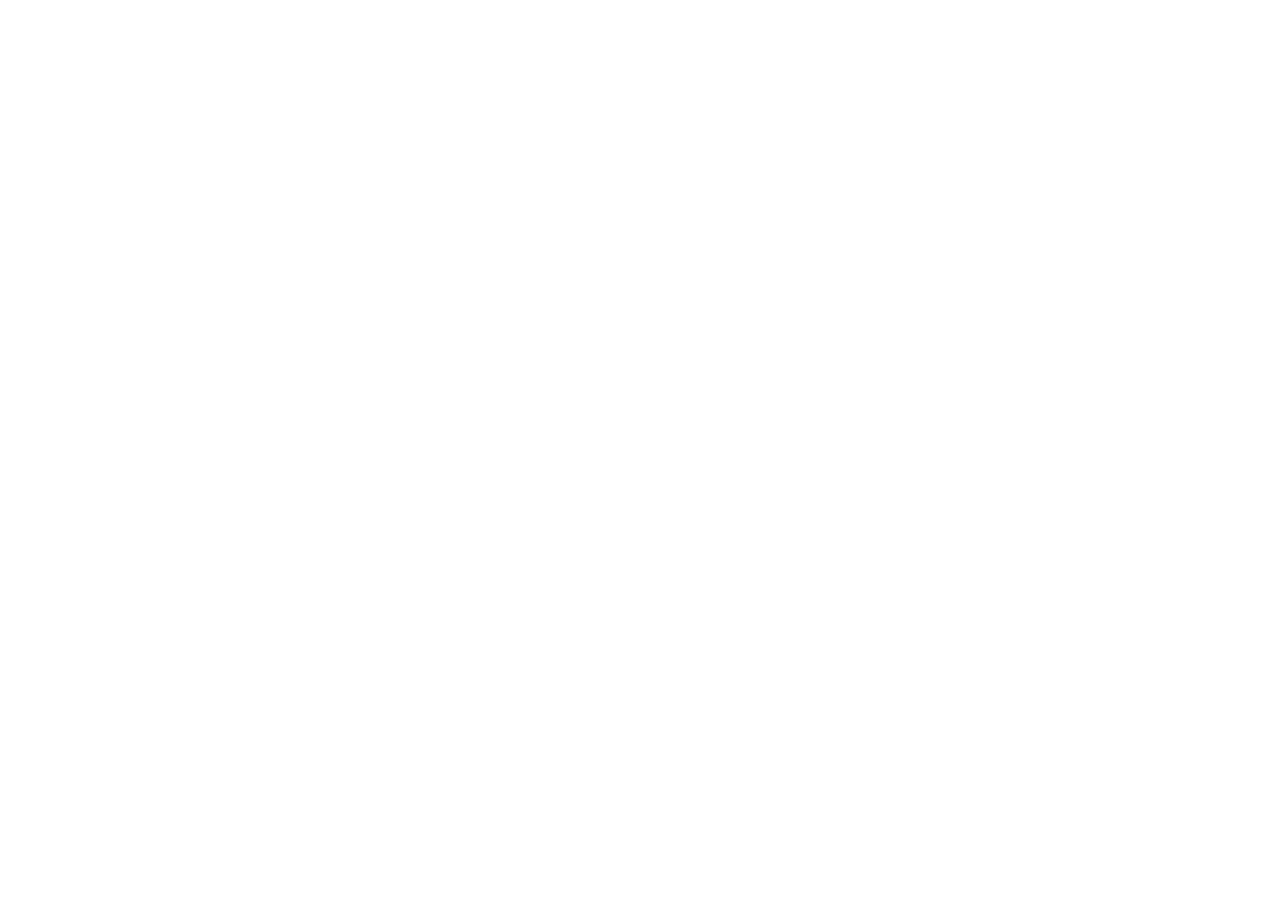
==== about.html @ 574ed894 "add navigation and created new html file" ====
<!DOCTYPE html>
<html>
<head>
	<meta charset="utf-8">
	<meta name="viewport" content="width=device-width, initial-scale=1">
	<title>Exam 1/t</title>
	<link rel="stylesheet" type="text/css" href="assets/css/style.css">
</head>


<body>

</body>
</html>
---- assets/css/style.css ----
@import "fonts.css";

*{
    margin: 0;
    padding: 0;
    box-sizing: border-box;
    font-family: "poppins";
}

a {
    text-decoration: none;
}
ul {
    list-style: none;
}
img {
    max-width: 100%;
}


.container {
    display: flex;
    flex-wrap: wrap;
    margin: auto;
    max-width: 1920px;
    width: 100%;
    border: 1px solid #00C9FF ;
    background-color: #C2C2C24D;
}
.north {
    max-width: 1642px;
    width: 100%;
    margin: auto;
    margin-top: 54px;
    margin-bottom: 55px;
}
.carlson {
    display: flex;
    justify-content: space-between;
    align-items: center;
}
.navbar-ul {
    display: flex;
    gap: 48px;
    color: #000000E5;
    align-items: center;
    font-size: 14px;
    letter-spacing: 0px;
    line-height: 21px;
    font-weight: regular;
}
button {
    background-color: #29B24E;;
    color: #FFFFFF;
    font-size: 14px;
    letter-spacing: 0px;
    line-height: 21px;
    padding-top:13px;
    padding-bottom: 13px;
    padding-left: 26px;
    padding-right: 26px;
    border-radius: 12px;
    border: none;
}
.lupa {
    display: none;
}

.sector {
    display: flex;
    flex-wrap: wrap-reverse;
    max-width: 1642px;
    width: 100%;
    margin: auto;
    gap: 20px;
}




.western {
    max-width: 395px;
    width: 100%;
    background-color: #F8F8F8;
    border: 1px solid #00C9FF;
    border-radius: 24px;
    padding: 32px 32px;
}
.place {
    margin-bottom: 16px;
    font-weight: medium;
}
.proper {
    margin-bottom: 13px;
    font-weight: medium;
}
select {
    max-width: 331px;
    height: 48px;
    border: 1px solid #00C9FF;
    border-radius: 10px;
    margin-bottom: 32px;
    padding-left: 18px;
}
.form-row, .radio{
    display: flex;
    flex-direction: column;
    gap: 10px;
}
.prrange {
    margin-top: 39px;
    margin-bottom: 13px;
    font-weight: medium;
}
.eastern {
    max-width: 1227px;
    width: 100%;
    margin: auto;
    position: relative;
    margin-top: 0px;
    margin-bottom: 0px;
}
.citizen {
    height: 100%;
}
.mincitizen {
    height: 100%;
    display: none;
}
.eastern h1 {
    position: absolute;
    top: 10%;
    left: 50%;
    right: -11%;
    transform: translate(-50%, -50%);
    font-size: 48px;
    letter-spacing: 0px;
    line-height: 72px;
    font-weight: semibold;
}
.eastern h4 {
    position: absolute;
    top: 17%;
    left: 35%;
    font-size: 16px;
    letter-spacing: 0px;
    line-height: 24px;
    font-weight: regular;
}
.searcher {
    position: absolute;
    top: 25%;
    left: 36%;
    width: 324px;
}
.form-search input {
    width: 100%;
    height: 48px;
    border: 1px solid #00C9FF;
    border-radius: 10px;
    padding-left: 24px;
}

.sectorium {
    max-width: 1642px;
    width: 100%;
    margin: auto;
}
.trendiol {
    margin-top: 32px;
    margin-bottom: 20px;
}
.stend {
/*    border: 1px solid #00C9FF ;*/
    background-color: #F8F8F8;
    border-radius: 24px;
    position: relative;
    max-width: 395px;
}
.parent {
    display: grid;
    grid-template-columns: 1fr 1fr 1fr 1fr;
    grid-auto-rows: minmax(303px, auto);
    grid-template-rows: 424px 424px;
    gap: 20px;
}
.tester {
    padding-right: 13px;
    display: flex;
    justify-content: flex-end;
    align-items: center;
    padding-right: 13px;
}

.tora {
    margin: auto;
    padding: 16px 16px;
}
.ctnamanga {
    margin-left: 20px;
}
.ctKajiado {
    margin-left: 20px;
    margin-top: 8px;
}
.price {
    margin-top: 15px;
    margin-bottom: 13px;
    margin-right: 10px;
    font-size: 24px;
    letter-spacing: 0px;
    line-height: 36px;
    color: #29B24E;

}
.lacon {
    max-width: 375px;
    padding-left: 20px;
    margin-top: 24px;
    margin-bottom: 24px;
}
.runner {
    display: flex;
    align-items: center;
    justify-content: flex-end;
    margin-right: 15px;
    margin-top: -235px;
}
.iframe {
    background-color: #FFFFFF;
    border-radius: 50%;
    padding: 11px 11px;
}
.describe {
    display: flex;
    gap: 63px;
    color: #000000;
    justify-content: space-between;
    align-items: center;
    font-size: 14px;
    letter-spacing: 0px;
    line-height: 21px;
}
.vip {
    background-color: #29B24E;
    border-radius: 15px;
    position: absolute;
    color: #FFFFFF;
    padding: 6px 11px;
    top: 28px;
    left: 28px;
}




.foot {
    max-width: 1920px;
    width: 100%;
    margin: auto;
    background-color: #29B24E;
    border-radius: 25px;
    margin-top: 120px;
}
.foot-top {
    max-width: 1642px;
    width: 100%;
    margin: auto;
}
.south {
    display: flex;
    justify-content: space-between;
    align-items: center;
    max-width: 1642px;
    width: 100%;
    margin-top: 32px;
    margin-bottom: 32px;
}
.navbar-end {
    display: flex;
    gap: 48px;
    color: #FFFFFF;
    align-items: center;
    font-size: 14px;
    letter-spacing: 0px;
    line-height: 21px;
}
.line {
    align-items: center;
    max-width: 1642px;
    width: 100%;
    color: #D0D0D0;
}
.foot-end {
    display: flex;
    justify-content: center;
    align-items: center;
    max-width: 1642px;
    width: 100%;
    margin-top: 32px;
    margin-bottom: 40px;
}
.mail {
    color: #FFFFFF;
}



.suburb {
    max-width: 1920px;
    margin: auto;
    width: 100%;
    background-color: #42f2f5;
    margin-top: 72px;
    display: none;
}







@media (max-width: 768px) {
    header nav {
        display: none;
    }


    .container {
        flex-wrap: wrap;
        margin: auto;
        max-width: 375px;
        width: 100%;
        margin: 0 auto;
        padding: 0;
        border: 1px solid #00C9FF
    }

    .carlson {
        display: flex;
        justify-content: space-between;
        align-items: center;
        padding-left: 20px;
        padding-right: 20px;
    }

    button {
        display: none;
    }

    .lupa {
        display: block;
        background-color: #FFFFFF;
        border-radius: 50%;
        padding: 13px 13px;
    }

    .sector {
        display: flex;
        flex-wrap: wrap-reverse;
        max-width: 375px;
        width: 100%;
        margin: auto;
        gap: 20px;
    }

    .eastern {
        max-width: 335px;
        width: 100%;
        margin: auto;
        position: relative;
        margin-top: 0px;
        margin-bottom: 0px;
    }

    .citizen {
        display: none;
    }

    .mincitizen {
        height: 100%;
    }

    .eastern h1 {
        position: absolute;
        top: 12%;
        left: 50%;
        right: -20%;
        transform: translate(-50%, -50%);
        font-size: 24px;
        letter-spacing: 0px;
        line-height: 36px;
        font-weight: semibold;
    }

    .eastern h4 {
        position: absolute;
        top: 25%;
        left: 7%;
        font-size: 14px;
        letter-spacing: 0px;
        line-height: 21px;
        font-weight: regular;
    }

    .searcher {
        display: none;
    }

    .western {
        max-width: 375px;
        width: 100%;
        background-color: #F8F8F8;
        border: 1px solid #00C9FF;
        border-radius: 24px;
        padding: 24px 20px;
    }

    .parent {
        display: grid;
        grid-template-columns: 1fr;
        grid-auto-rows: minmax(424px, auto);
        grid-template-rows: 424px;
        gap: 20px;
    }

    .lacon {
        max-width: 335px;
        padding-left: 20px;
        margin-top: 24px;
        margin-bottom: 26px;
    }

    .describe {
        display: flex;
        gap: 50px;
        color: #000000;
        justify-content: space-between;
        align-items: center;
        font-size: 12px;
        letter-spacing: 0px;
        line-height: 18px;
    }

    .supp {
        display: none;
    }

    .foot-top {
        max-width: 375px;
        width: 100%;
        margin: auto;
        padding-left: 20px;
        padding-right: 20px;
    }

    .south {
        display: flex;
        justify-content: space-between;
        align-items: center;
        max-width: 375px;
        width: 100%;
        margin-top: 40px;
        margin-bottom: 40px;
    }

    .navbar-end {
        display: flex;
        flex-direction: column;
        gap: 16px;
        color: #FFFFFF;
        align-items: center;
        font-size: 16px;
        letter-spacing: 0px;
        line-height: 24px;
    }



    .suburb {
        display: block;
        max-width: 375px;
        margin: auto;
        width: 100%;
        background-color: #FFFFFF;
        margin-top: 72px;
    }

    .submarine {
        max-width: 375px;
        width: 100%;
        margin: auto;
        display: flex;
        align-items: center;
        justify-content: center;
        background-color: #F2F2F2;
    }

    .nelson {
        max-width: 375px;
        width: 100%;
        display: flex;
        gap: 15px;
        align-items: center;
        justify-content: space-between;
        padding-right: 20px;
        padding-left: 20px;
        background-color: #f5428d;
        border-radius: 24px 24px 0 0;
        background-color: #FFFFFF;
    }

    .nelson div {
        display: flex;
        flex-direction: column;
        align-items: center;
        justify-content: center;
    }

    .seller img {
        background-color: #29B24E;
        padding: 17px;
        border-radius: 12px;
        margin-bottom: 5px;
    }


}
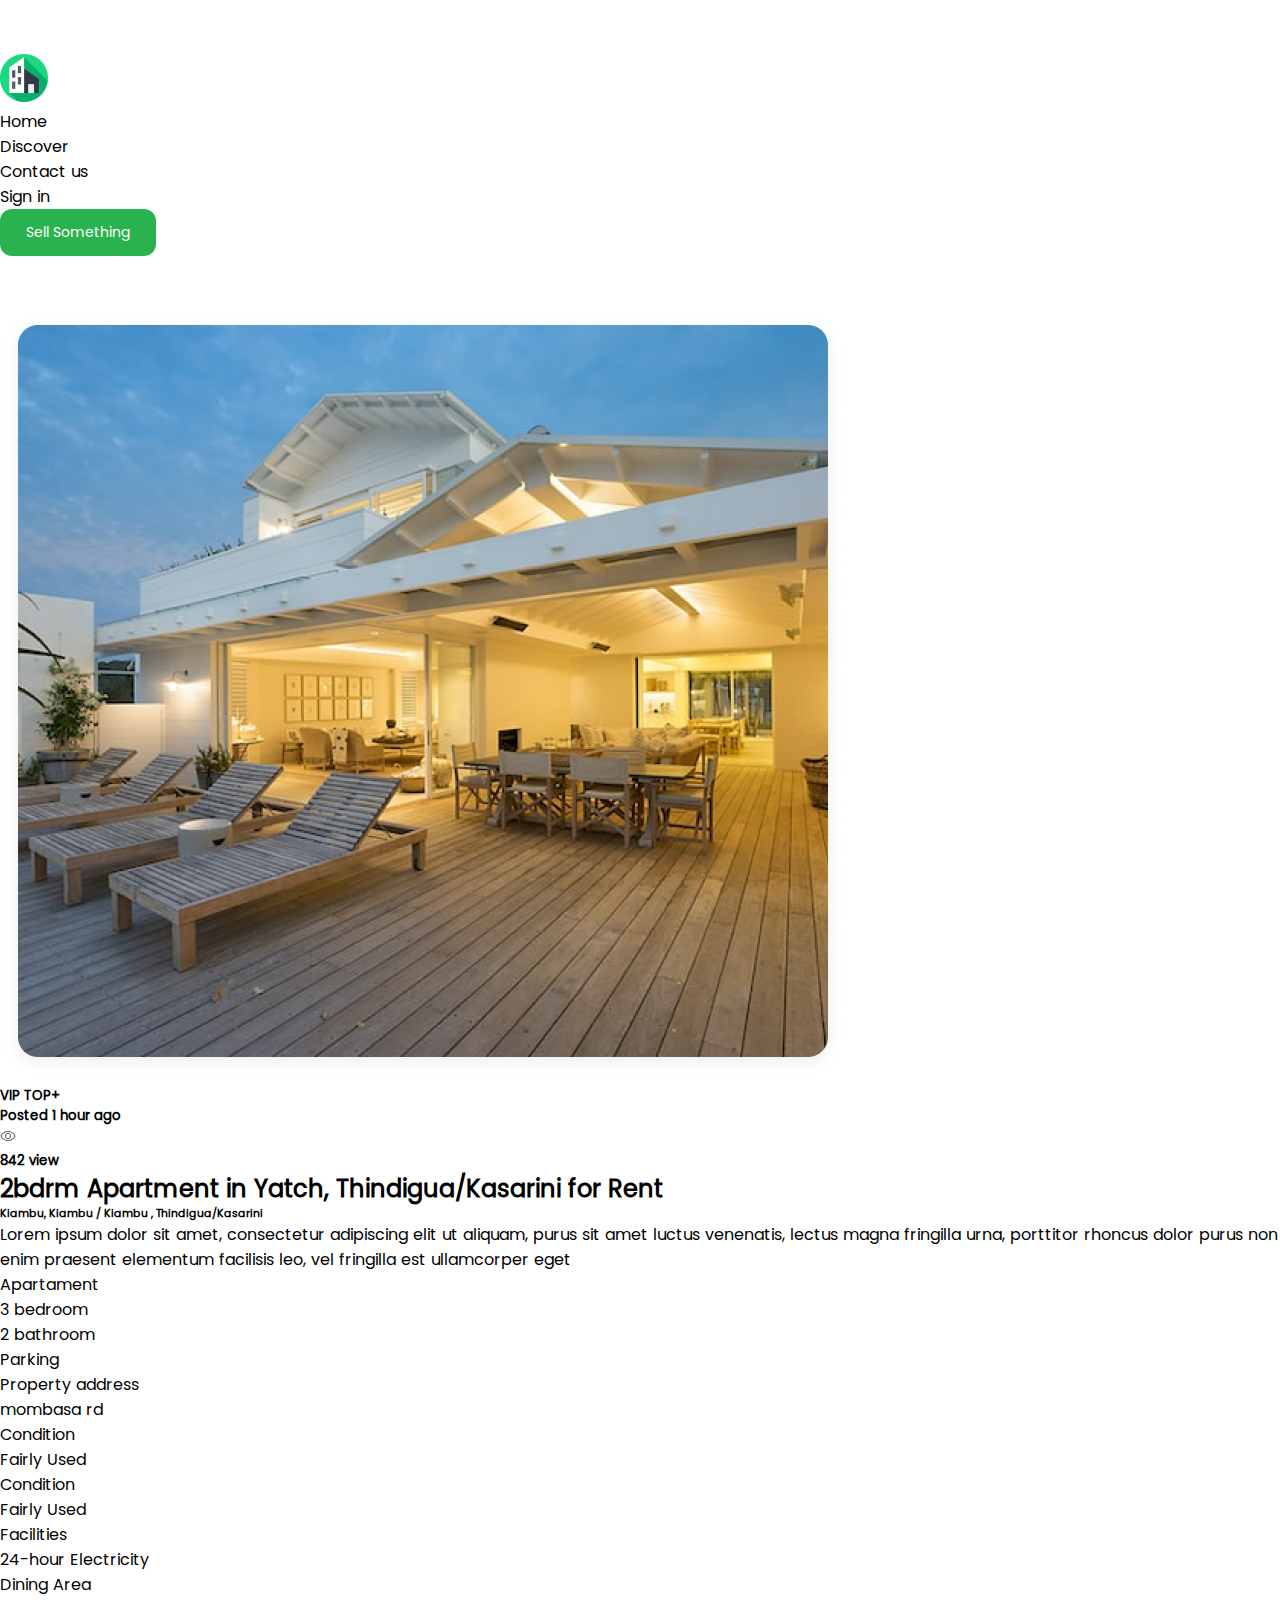
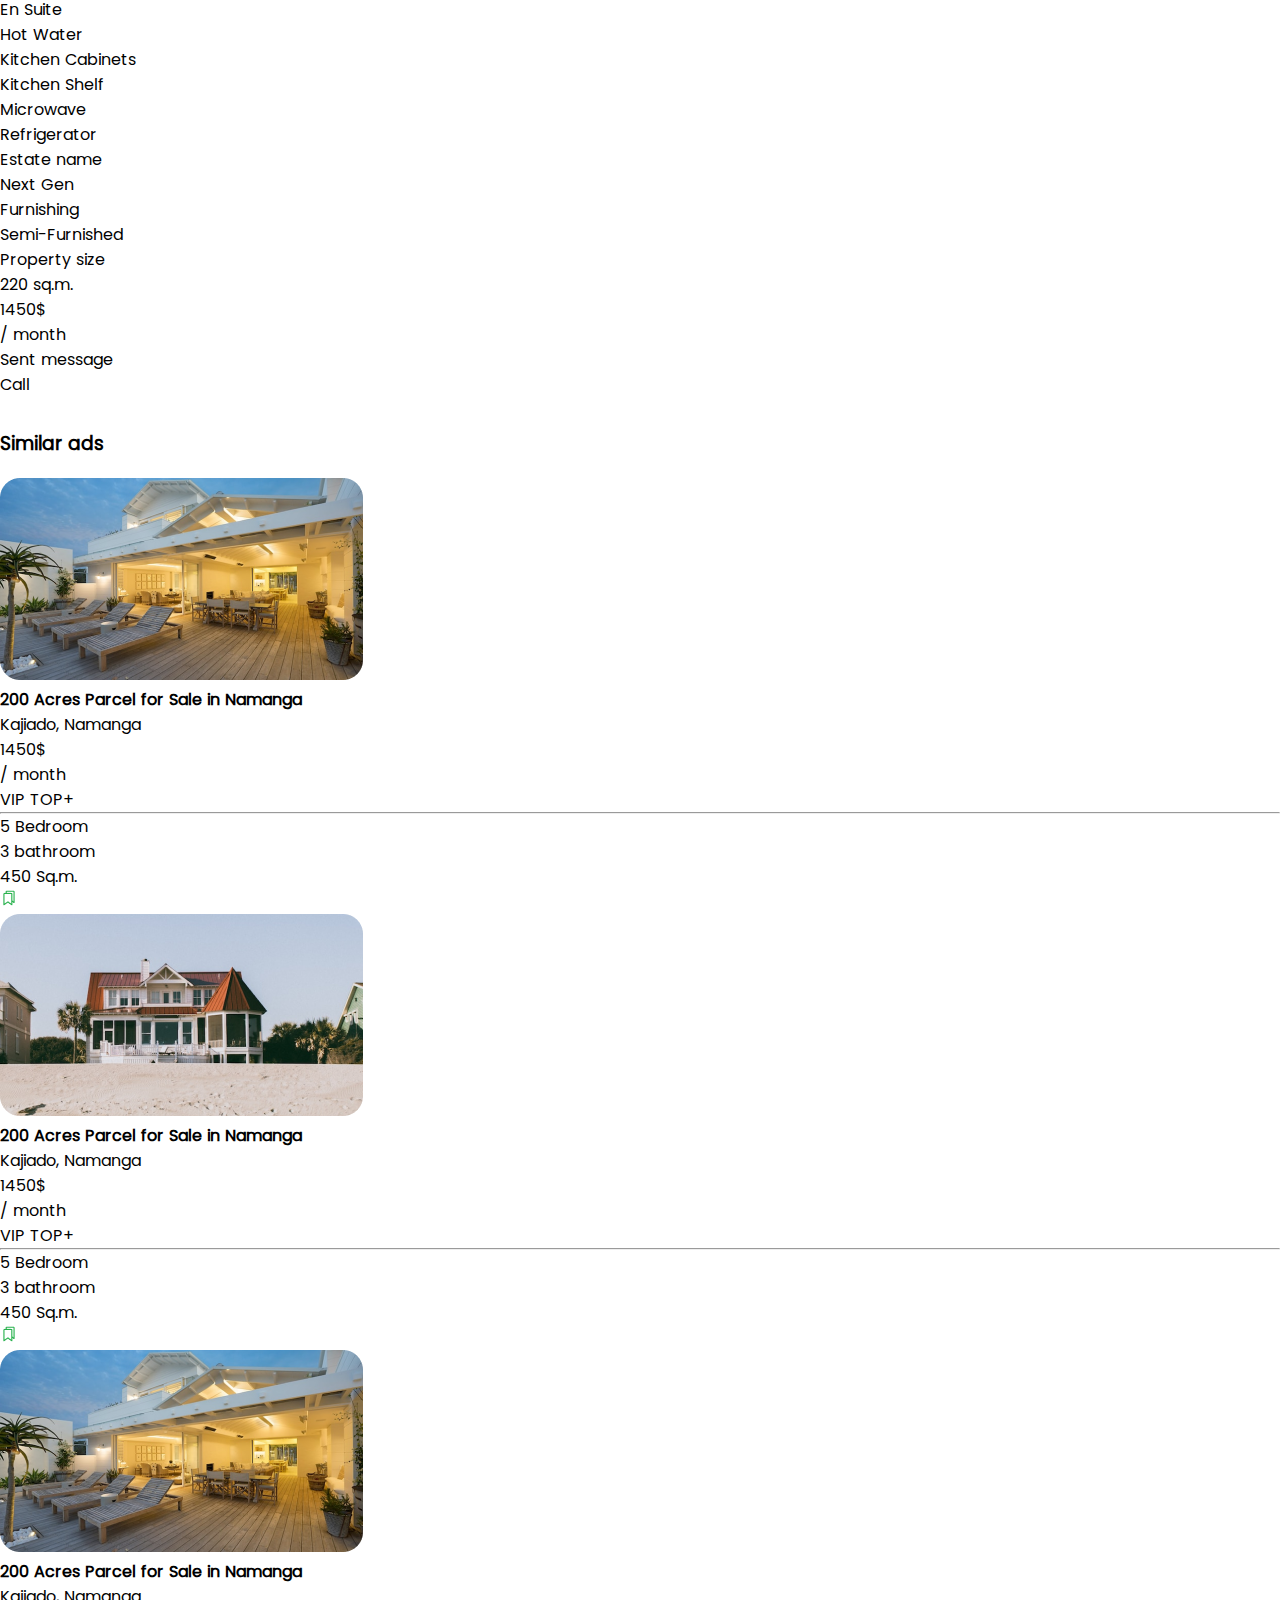
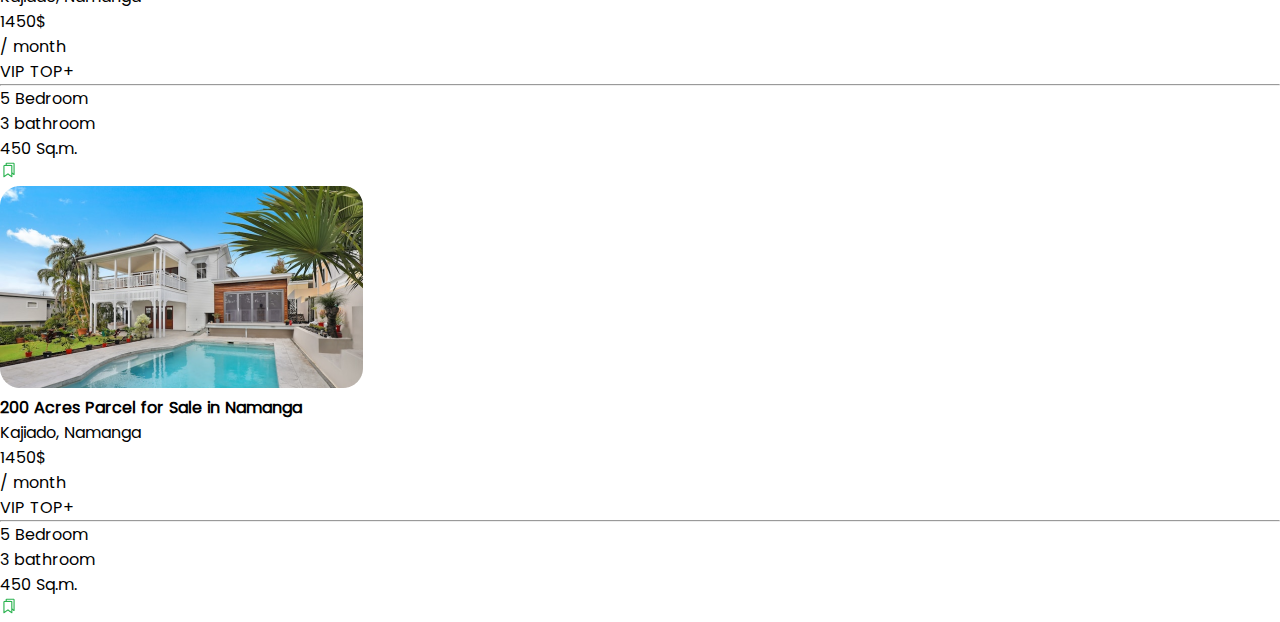
==== commit 62feb365: "add about html header and section" ====
--- a/about.html
+++ b/about.html
@@ -9,6 +9,204 @@
 
 
 <body>
+	<div class="about-container">
+		<div class="north">
+			<header class="about-head">
+				<div class="about-carlson">
+					<img src="assets/images/apartment (1) 1.png" alt="hs logo">
+					<nav class="about-topnav">
+						<ul class="about-navbar-ul">
+							<li>Home</li>
+							<li>Discover</li>
+							<li>Contact us</li>
+							<li>Sign in</li>
+						</ul>
+					</nav>
+					<button type="submit">Sell Something</button>
+					
+				</div>
+				
+			</header>
+		</div>
+
+		<section class="about-sector">
+			<div class="about-western">
+				<img src="assets/images/Rectangle 43111.png" alt="apartment">
+			</div>
+
+			<div class="about-eastern">
+				<div class="westeros">
+
+					<div class="stark">
+						<h5>VIP TOP+</h5>
+						<h5>Posted 1 hour ago</h5>
+						<div>
+							<img src="assets/images/Frame35.png">
+							<h5>842 view</h5>
+						</div>
+					</div>
+
+					<div class="targars">
+						<h2>2bdrm Apartment in Yatch, Thindigua/Kasarini for Rent</h2>
+						<h6>Kiambu, Kiambu / Kiambu , Thindigua/Kasarini</h6>
+						<p>
+							Lorem ipsum dolor sit amet, consectetur adipiscing elit ut aliquam, purus sit amet luctus venenatis, lectus magna fringilla urna, porttitor rhoncus dolor purus non enim praesent elementum facilisis leo, vel fringilla est ullamcorper eget
+						</p>
+					</div>
+
+					<div class="barat">
+						<ul>
+							<li>Apartament</li>
+							<li>3 bedroom</li>
+							<li>2 bathroom</li>
+							<li>Parking</li>
+						</ul>
+					</div>
+
+					<div class="lanict">
+						<ul>
+							<li>Property address</li>
+							<li>mombasa rd</li>
+							<li>Condition</li>
+							<li>Fairly Used</li>
+							<li>Condition</li>
+							<li>Fairly Used</li>
+						</ul>
+						<ul>
+							<li>Facilities</li>
+							<li>24-hour Electricity</li>
+							<li>Dining Area</li>
+							<li>En Suite</li>
+							<li>Hot Water</li>
+							<li>Kitchen Cabinets</li>
+							<li>Kitchen Shelf</li>
+							<li>Microwave</li>
+							<li>Refrigerator</li>
+						</ul>
+						<ul>
+							<li>Estate name</li>
+							<li>Next Gen</li>
+							<li>Furnishing</li>
+							<li>Semi-Furnished</li>
+							<li>Property size</li>
+							<li>220 sq.m.</li>
+						</ul>
+					</div>
+
+					<div class="memphs">
+						<div class="money-cash">
+							<p class="expansive">1450$</p>
+							<p>/ month</p>
+						</div>
+						<div>
+							<p>Sent message</p>
+						</div>
+						<div>
+							<p>Call</p>
+						</div>
+					</div>
+
+				</div>	
+			</div>
+		</section>
+
+		<section class="sectorium">
+			<div>
+				<div>
+					<h3 class="trendiol">Similar ads</h3>
+				</div>
+				<div class="about-parent">
+					<article class="about-stend">
+						<img class="about-tora" src="assets/images/Rectangle 431.png" alt="pool">
+						<h4 class="about-ctnamanga">200 Acres Parcel for Sale in Namanga</h4>
+						<p class="about-ctKajiado">Kajiado, Namanga</p>
+						<div class="about-tester">
+							<p class="about-price">1450$</p>
+							<p>/ month</p>
+						</div>
+						<p class="about-vip">VIP TOP+</p>
+						<hr>
+						<div class="about-lacon">
+							<ul class="about-describe">
+								<li>5 Bedroom</li>
+								<li>3 bathroom</li>
+								<li>450 Sq.m.</li>
+							</ul>
+						</div>
+						<div class="about-runner">
+							<img class="about-iframe" src="assets/images/Frame.png">
+						</div>
+					</article>
+					<article class="about-stend">
+						<img class="about-tora" src="assets/images/Rectangle 425.png" alt="pool">
+						<h4 class="about-ctnamanga">200 Acres Parcel for Sale in Namanga</h4>
+						<p class="about-ctKajiado">Kajiado, Namanga</p>
+						<div class="about-tester">
+							<p class="about-price">1450$</p>
+							<p>/ month</p>
+						</div>
+						<p class="about-vip">VIP TOP+</p>
+						<hr>
+						<div class="about-lacon">
+							<ul class="about-describe">
+								<li>5 Bedroom</li>
+								<li>3 bathroom</li>
+								<li>450 Sq.m.</li>
+							</ul>
+						</div>
+						<div class="about-runner">
+							<img class="about-iframe" src="assets/images/Frame.png">
+						</div>
+					</article>
+					<article class="about-stend">
+						<img class="about-tora" src="assets/images/Rectangle 431.png" alt="pool">
+						<h4 class="about-ctnamanga">200 Acres Parcel for Sale in Namanga</h4>
+						<p class="about-ctKajiado">Kajiado, Namanga</p>
+						<div class="about-tester">
+							<p class="about-price">1450$</p>
+							<p>/ month</p>
+						</div>
+						<p class="about-vip">VIP TOP+</p>
+						<hr>
+						<div class="about-lacon">
+							<ul class="about-describe">
+								<li>5 Bedroom</li>
+								<li>3 bathroom</li>
+								<li>450 Sq.m.</li>
+							</ul>
+						</div>
+						<div class="about-runner">
+							<img class="about-iframe" src="assets/images/Frame.png">
+						</div>
+					</article>
+					<article class="about-stend">
+						<img class="about-tora" src="assets/images/Rectangle 541.png" alt="pool">
+						<h4 class="about-ctnamanga">200 Acres Parcel for Sale in Namanga</h4>
+						<p class="about-ctKajiado">Kajiado, Namanga</p>
+						<div class="about-tester">
+							<p class="about-price">1450$</p>
+							<p>/ month</p>
+						</div>
+						<p class="about-vip">VIP TOP+</p>
+						<hr>
+						<div class="about-lacon">
+							<ul class="about-describe">
+								<li>5 Bedroom</li>
+								<li>3 bathroom</li>
+								<li>450 Sq.m.</li>
+							</ul>
+						</div>
+						<div class="about-runner">
+							<img class="about-iframe" src="assets/images/Frame.png">
+						</div>
+					</article>
+				</div>
+			</div>
+		</section>
+		
+	</div>
 
 </body>
+
+
 </html>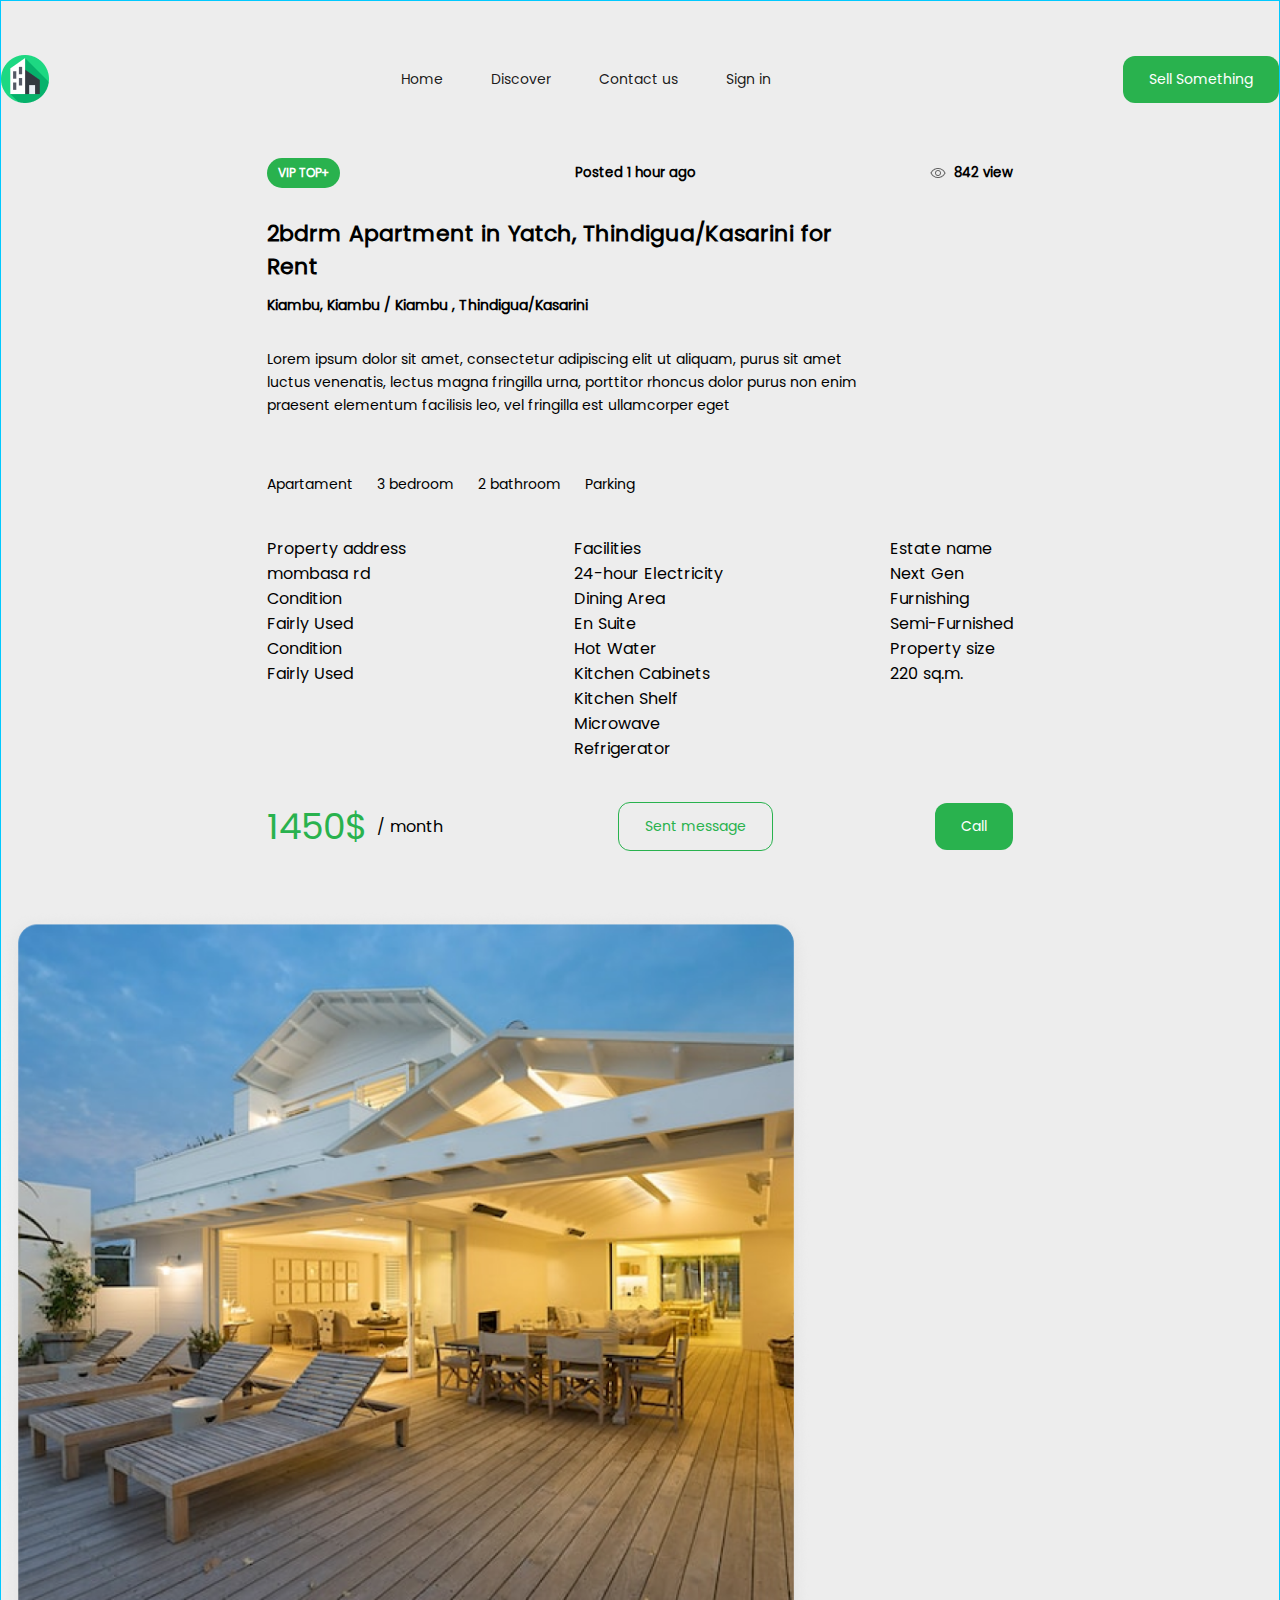
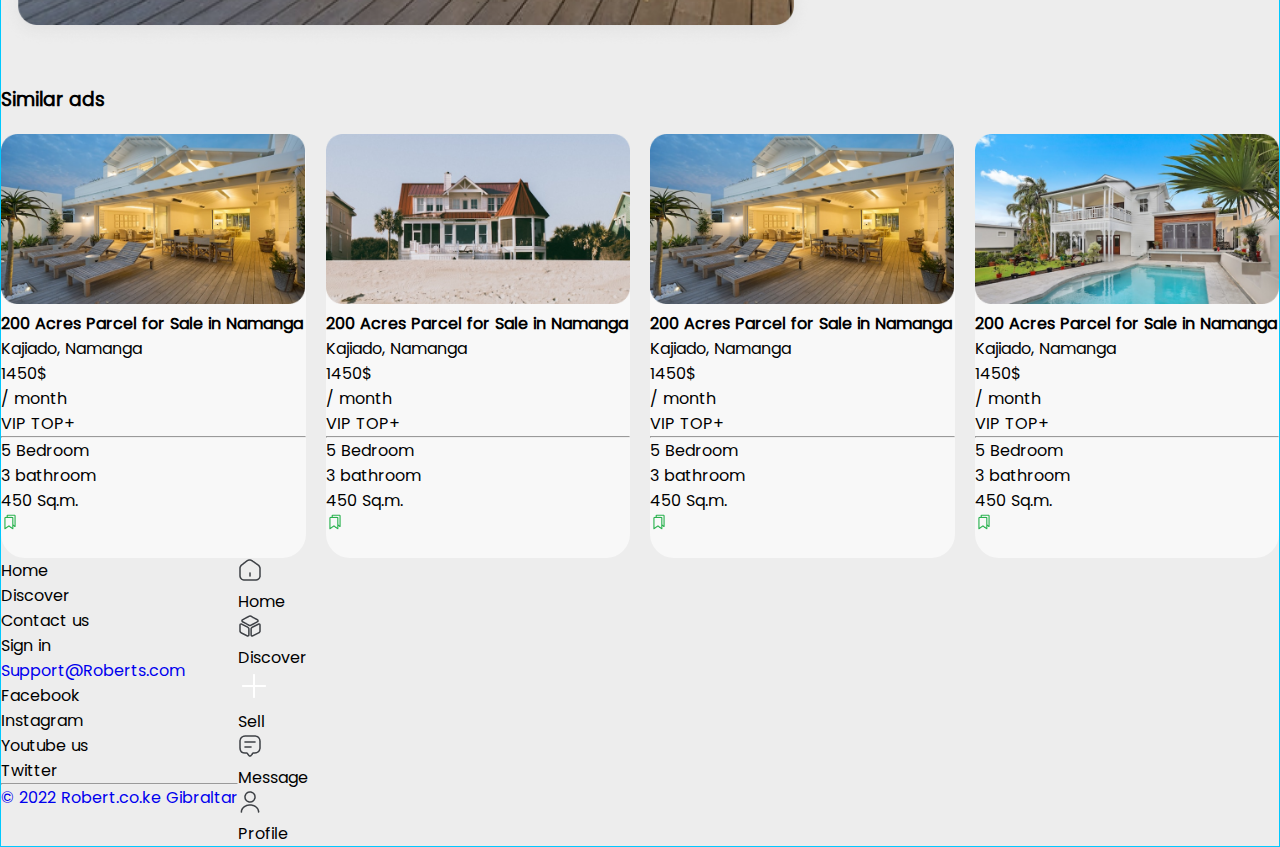
==== commit bc8f7c86: "add section's css styles" ====
--- a/about.html
+++ b/about.html
@@ -10,7 +10,7 @@
 
 <body>
 	<div class="about-container">
-		<div class="north">
+		<div class="about-north">
 			<header class="about-head">
 				<div class="about-carlson">
 					<img src="assets/images/apartment (1) 1.png" alt="hs logo">
@@ -38,9 +38,9 @@
 				<div class="westeros">
 
 					<div class="stark">
-						<h5>VIP TOP+</h5>
+						<h5 class="vpn">VIP TOP+</h5>
 						<h5>Posted 1 hour ago</h5>
-						<div>
+						<div class="watcher">
 							<img src="assets/images/Frame35.png">
 							<h5>842 view</h5>
 						</div>
@@ -55,7 +55,7 @@
 					</div>
 
 					<div class="barat">
-						<ul>
+						<ul class="br-ul">
 							<li>Apartament</li>
 							<li>3 bedroom</li>
 							<li>2 bathroom</li>
@@ -99,10 +99,10 @@
 							<p>/ month</p>
 						</div>
 						<div>
-							<p>Sent message</p>
+							<p class="cartage">Sent message</p>
 						</div>
 						<div>
-							<p>Call</p>
+							<p class="caller">Call</p>
 						</div>
 					</div>
 
@@ -203,6 +203,78 @@
 				</div>
 			</div>
 		</section>
+
+
+		<footer class="about-foot">
+			<div class="about-foot-top">
+				<div class="about-south">
+					<div>
+						<nav>
+							<ul class="about-navbar-end">
+								<li>Home</li>
+								<li>Discover</li>
+								<li>Contact us</li>
+								<li>Sign in</li>
+							</ul>
+						</nav>
+					</div>
+					<div class="about-supp">
+						<a class="about-mail" href="mailto:someone@yoursite.com">Support@Roberts.com</a>
+					</div>
+					<div>
+						<nav>
+							<ul class="about-navbar-end">
+								<li>Facebook</li>
+								<li>Instagram</li>
+								<li>Youtube us</li>
+								<li>Twitter</li>
+							</ul>
+						</nav>
+					</div>
+				</div>
+				<hr class="about-line">
+				<div class="about-foot-end">
+					<a class="about-mail" href="mailto:someone@yoursite.com">© 2022 Robert.co.ke Gibraltar</a>
+				</div>
+			</div>
+		</footer>
+
+		<div class="about-suburb">
+			<div class=about-submarine>
+				<nav class="about-nelson">
+					<div>
+						<img src="assets/images/home-2.png">
+						<ul>
+							<li>Home</li>
+						</ul>
+					</div>
+					<div>
+						<img src="assets/images/3dcube.png">
+						<ul>
+							<li>Discover</li>
+						</ul>
+					</div>
+					<div class="about-seller">
+						<img src="assets/images/Frame1.png">
+						<ul>
+							<li>Sell</li>
+						</ul>
+					</div>
+					<div>
+						<img src="assets/images/message-text.png">
+						<ul>
+							<li>Message</li>
+						</ul>
+					</div>
+					<div>
+						<img src="assets/images/user.png">
+						<ul>
+							<li>Profile</li>
+						</ul>
+					</div>
+				</nav>
+			</div>			
+		</div>
 		
 	</div>
 
--- a/assets/css/style.css
+++ b/assets/css/style.css
@@ -305,7 +305,6 @@
 }
 
 
-
 .suburb {
     max-width: 1920px;
     margin: auto;
@@ -313,6 +312,198 @@
     background-color: #42f2f5;
     margin-top: 72px;
     display: none;
+}
+
+
+
+.about-container {
+    display: flex;
+    flex-wrap: wrap;
+    margin: auto;
+    max-width: 1920px;
+    width: 100%;
+    border: 1px solid #00C9FF ;
+    background-color: #C2C2C24D;
+}
+
+.about-north {
+    max-width: 1640px;
+    width: 100%;
+    margin: auto;
+    margin-top: 54px;
+    margin-bottom: 55px;
+}
+
+.about-carlson {
+    display: flex;
+    justify-content: space-between;
+    align-items: center;
+}
+.about-navbar-ul {
+    display: flex;
+    gap: 48px;
+    color: #000000E5;
+    align-items: center;
+    font-size: 14px;
+    letter-spacing: 0px;
+    line-height: 21px;
+    font-weight: regular;
+}
+.watcher {
+    display: flex;
+    justify-content: space-between;
+    align-items: center;
+    gap: 8px;
+}
+.about-sector {
+    display: flex;
+    flex-wrap: wrap-reverse;
+    max-width: 1640px;
+    width: 100%;
+    margin: auto;
+    gap: 44px;
+}
+.about-western {
+    max-width: 810px;
+    width: 100%;
+}
+.about-eastern {
+    max-width: 786px;
+    width: 100%;
+    margin: auto;
+}
+.westeros {
+    max-width: 746px;
+    width: 100%;
+    margin: auto;
+}
+.stark {
+    display: flex;
+    justify-content: space-between;
+    align-items: center;
+}
+.targars {
+    max-width: 618px;
+    width: 100%;
+    margin-top: 29px;
+    margin-bottom: 40px;
+}
+.targars h2 {
+    font-size: 22px;
+    letter-spacing: 0px;
+    line-height: 33px;
+    margin-bottom: 12px;
+}
+.targars h6 {
+    font-size: 14px;
+    letter-spacing: 0px;
+    line-height: 21px;
+    margin-bottom: 32px;
+}
+.targars p {
+    font-size: 14px;
+    letter-spacing: 0px;
+    line-height: 23px;
+}
+.br-ul {
+    display: flex;
+    justify-content: flex-start;
+    gap: 24px;
+    padding-top: 16px;
+    padding-bottom: 16px;
+    margin-bottom: 24px;
+    font-size: 14px;
+    letter-spacing: 0px;
+    line-height: 23px;
+}
+.lanict {
+    max-width: 746px;
+    width: 100%;
+    margin: auto;
+    display: flex;
+    justify-content: space-between;
+    align-items: flex-start;
+    margin-bottom: 24px;
+}
+.memphs {
+    display: flex;
+    justify-content: space-between;
+    align-items: center;
+}
+
+.money-cash {
+    padding-right: 13px;
+    display: flex;
+    justify-content: flex-end;
+    align-items: center;
+    padding-right: 13px;
+}
+.expansive {
+    margin-top: 15px;
+    margin-bottom: 13px;
+    margin-right: 10px;
+    font-size: 36px;
+    letter-spacing: 0px;
+    line-height: 54px;
+    color: #29B24E;
+}
+.vpn {
+    background-color: #29B24E;
+    border-radius: 15px;
+    color: #FFFFFF;
+    padding: 6px 11px;
+    top: 28px;
+    left: 28px;
+    font-size: 12px;
+    letter-spacing: 0px;
+    line-height: 18px;
+}
+.cartage {
+    color: #29B24E;
+    font-size: 14px;
+    letter-spacing: 0px;
+    line-height: 21px;
+    padding-top:13px;
+    padding-bottom: 13px;
+    padding-left: 26px;
+    padding-right: 26px;
+    border-radius: 12px;
+    border: 1px solid #29B24E;
+}
+.caller {
+    background-color: #29B24E;
+    color: #FFFFFF;
+    font-size: 14px;
+    letter-spacing: 0px;
+    line-height: 21px;
+    padding-top:13px;
+    padding-bottom: 13px;
+    padding-left: 26px;
+    padding-right: 26px;
+    border-radius: 12px;
+}
+.about-sectorium {
+    max-width: 1642px;
+    width: 100%;
+    margin: auto;
+}
+.about-trendiol {
+    margin-top: 32px;
+    margin-bottom: 20px;
+}
+.about-stend {
+/*    border: 1px solid #00C9FF ;*/
+    background-color: #F8F8F8;
+    border-radius: 24px;
+    position: relative;
+    max-width: 395px;
+}
+.about-parent {
+    display: grid;
+    grid-template-columns: 1fr 1fr 1fr 1fr;
+    grid-auto-rows: minmax(303px, auto);
+    grid-template-rows: 424px;
+    gap: 20px;
 }
 
 
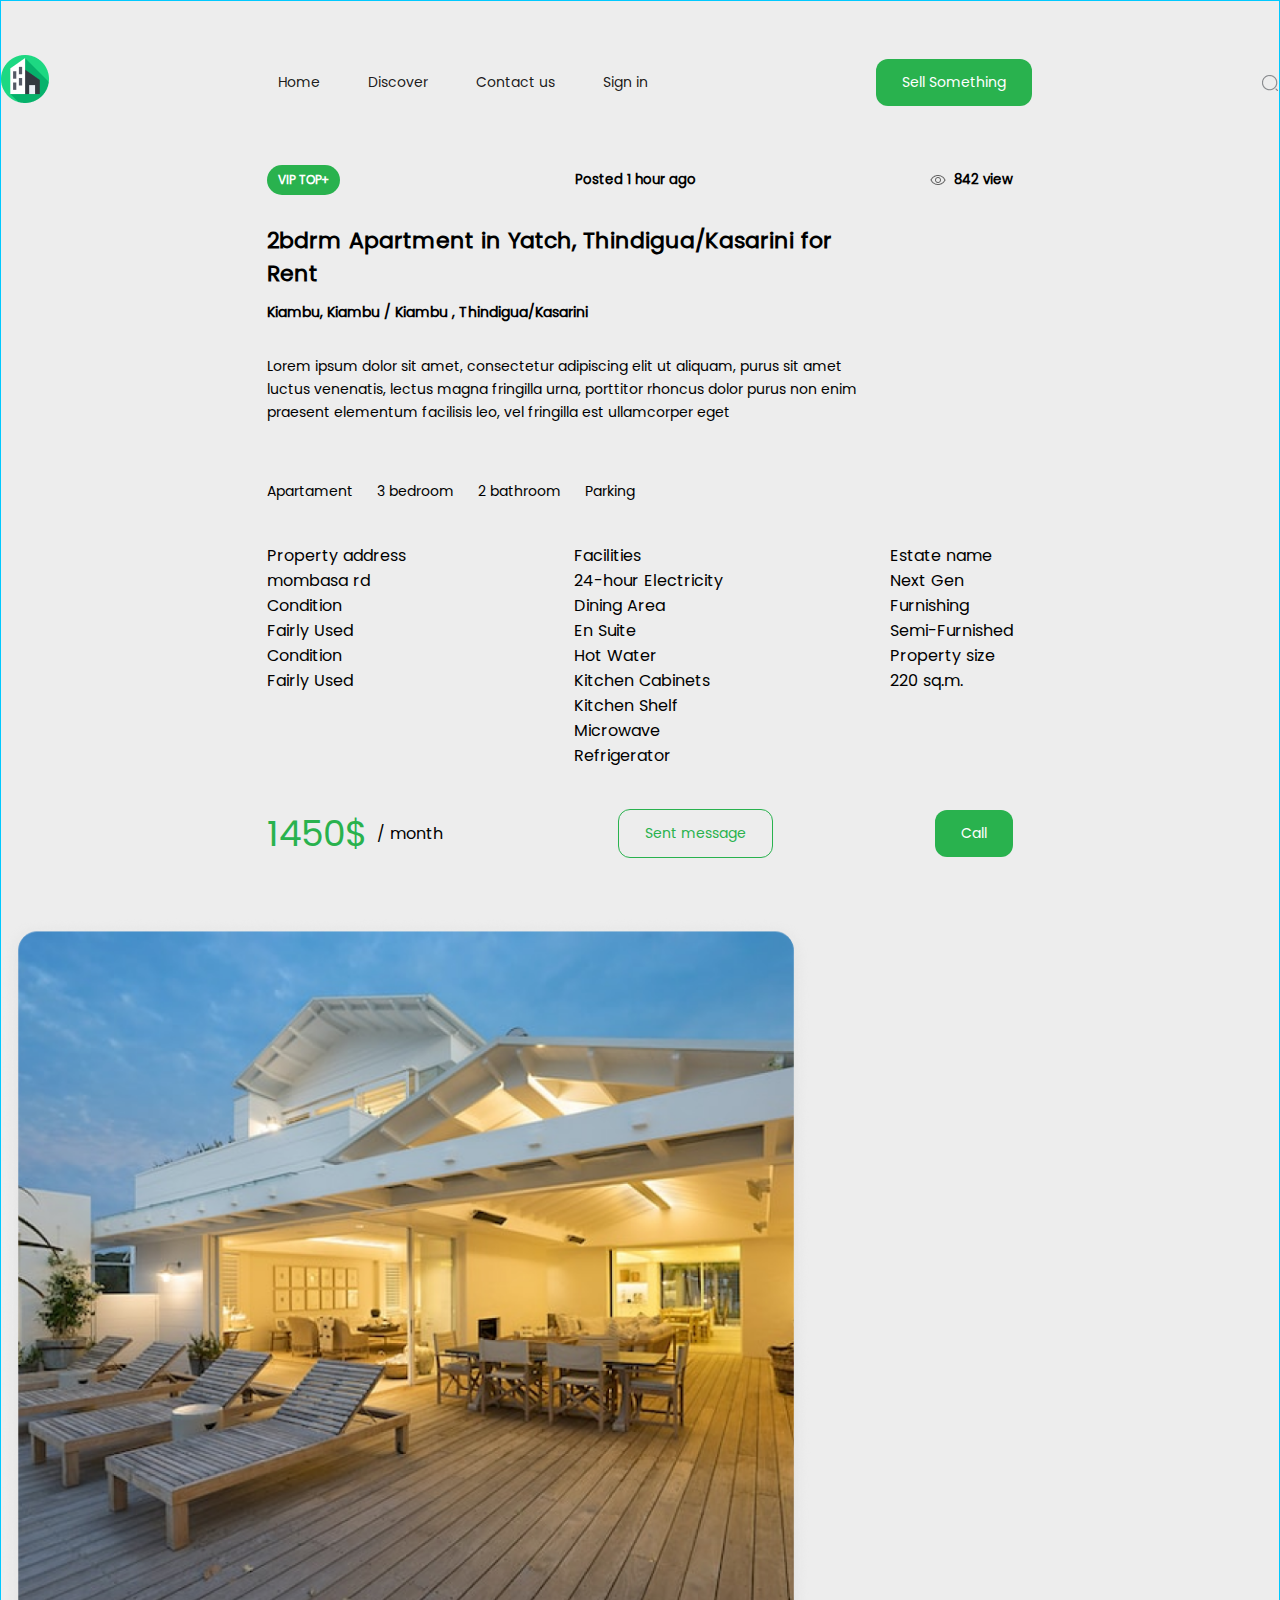
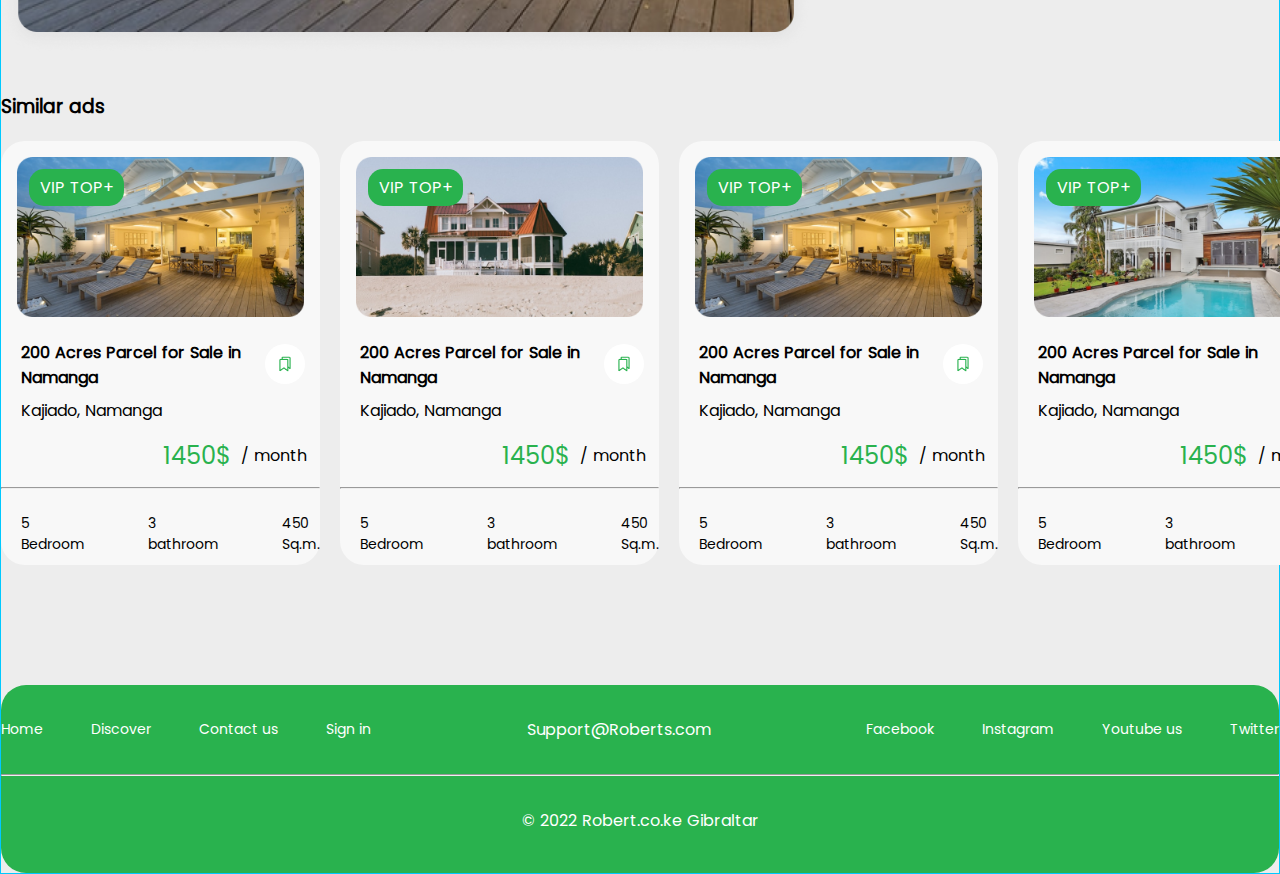
==== commit 012e0c6b: "add tablets' footer css styles" ====
--- a/about.html
+++ b/about.html
@@ -13,7 +13,9 @@
 		<div class="about-north">
 			<header class="about-head">
 				<div class="about-carlson">
-					<img src="assets/images/apartment (1) 1.png" alt="hs logo">
+					<a href="index.html">
+						<img src="assets/images/apartment (1) 1.png" alt="hs logo">
+					</a>
 					<nav class="about-topnav">
 						<ul class="about-navbar-ul">
 							<li>Home</li>
@@ -23,6 +25,7 @@
 						</ul>
 					</nav>
 					<button type="submit">Sell Something</button>
+					<img class="about-lupa" src="assets/images/search-normal.png">
 					
 				</div>
 				
@@ -110,10 +113,10 @@
 			</div>
 		</section>
 
-		<section class="sectorium">
+		<section class="about-sectorium">
 			<div>
 				<div>
-					<h3 class="trendiol">Similar ads</h3>
+					<h3 class="about-trendiol">Similar ads</h3>
 				</div>
 				<div class="about-parent">
 					<article class="about-stend">
--- a/assets/css/style.css
+++ b/assets/css/style.css
@@ -82,7 +82,7 @@
     max-width: 395px;
     width: 100%;
     background-color: #F8F8F8;
-    border: 1px solid #00C9FF;
+    border: none;
     border-radius: 24px;
     padding: 32px 32px;
 }
@@ -504,6 +504,131 @@
     grid-auto-rows: minmax(303px, auto);
     grid-template-rows: 424px;
     gap: 20px;
+}
+.about-tester {
+    padding-right: 13px;
+    display: flex;
+    justify-content: flex-end;
+    align-items: center;
+    padding-right: 13px;
+}
+
+.about-tora {
+    margin: auto;
+    padding: 16px 16px;
+}
+.about-ctnamanga {
+    margin-left: 20px;
+}
+.about-ctKajiado {
+    margin-left: 20px;
+    margin-top: 8px;
+}
+.about-price {
+    margin-top: 15px;
+    margin-bottom: 13px;
+    margin-right: 10px;
+    font-size: 24px;
+    letter-spacing: 0px;
+    line-height: 36px;
+    color: #29B24E;
+
+}
+.about-lacon {
+    max-width: 375px;
+    padding-left: 20px;
+    margin-top: 24px;
+    margin-bottom: 24px;
+}
+.about-runner {
+    display: flex;
+    align-items: center;
+    justify-content: flex-end;
+    margin-right: 15px;
+    margin-top: -235px;
+}
+.about-iframe {
+    background-color: #FFFFFF;
+    border-radius: 50%;
+    padding: 11px 11px;
+}
+.about-describe {
+    display: flex;
+    gap: 63px;
+    color: #000000;
+    justify-content: space-between;
+    align-items: center;
+    font-size: 14px;
+    letter-spacing: 0px;
+    line-height: 21px;
+}
+.about-vip {
+    background-color: #29B24E;
+    border-radius: 15px;
+    position: absolute;
+    color: #FFFFFF;
+    padding: 6px 11px;
+    top: 28px;
+    left: 28px;
+}
+
+.about-foot {
+    max-width: 1920px;
+    width: 100%;
+    margin: auto;
+    background-color: #29B24E;
+    border-radius: 25px;
+    margin-top: 120px;
+}
+.about-foot-top {
+    max-width: 1642px;
+    width: 100%;
+    margin: auto;
+}
+.about-south {
+    display: flex;
+    justify-content: space-between;
+    align-items: center;
+    max-width: 1642px;
+    width: 100%;
+    margin-top: 32px;
+    margin-bottom: 32px;
+}
+.about-navbar-end {
+    display: flex;
+    gap: 48px;
+    color: #FFFFFF;
+    align-items: center;
+    font-size: 14px;
+    letter-spacing: 0px;
+    line-height: 21px;
+}
+.about-line {
+    align-items: center;
+    max-width: 1642px;
+    width: 100%;
+    color: #D0D0D0;
+}
+.about-foot-end {
+    display: flex;
+    justify-content: center;
+    align-items: center;
+    max-width: 1642px;
+    width: 100%;
+    margin-top: 32px;
+    margin-bottom: 40px;
+}
+.about-mail {
+    color: #FFFFFF;
+}
+
+.about-suburb {
+    max-width: 1920px;
+    margin: auto;
+    width: 100%;
+    background-color: #42f2f5;
+    margin-top: 72px;
+    display: none;
 }
 
 
@@ -676,6 +801,9 @@
         width: 100%;
         background-color: #FFFFFF;
         margin-top: 72px;
+        position: fixed;
+        width: 100%;
+        bottom: 0;
     }
 
     .submarine {
@@ -717,4 +845,155 @@
     }
 
 
+
+
+    .about-container {
+        flex-wrap: wrap;
+        margin: auto;
+        max-width: 375px;
+        width: 100%;
+        margin: 0 auto;
+        padding: 0;
+        border: 1px solid #00C9FF
+    }
+    .about-carlson {
+        display: flex;
+        justify-content: space-between;
+        align-items: center;
+        padding-left: 20px;
+        padding-right: 20px;
+    }
+
+    button {
+        display: none;
+    }
+
+    .about-lupa {
+        display: block;
+        background-color: #FFFFFF;
+        border-radius: 50%;
+        padding: 13px 13px;
+    }
+
+    .about-western {
+        max-width: 375px;
+        width: 100%;
+        background-color: #F8F8F8;
+        border: 1px solid #00C9FF;
+        border-radius: 24px;
+        padding: 24px 20px;
+        padding-left: 10px;
+    }
+    .about-parent {
+        display: grid;
+        grid-template-columns: 1fr;
+        grid-auto-rows: minmax(424px, auto);
+        grid-template-rows: 424px;
+        gap: 20px;
+    }
+
+    .about-lacon {
+        max-width: 335px;
+        padding-left: 20px;
+        margin-top: 24px;
+        margin-bottom: 26px;
+    }
+
+    .about-describe {
+        display: flex;
+        gap: 50px;
+        color: #000000;
+        justify-content: space-between;
+        align-items: center;
+        font-size: 12px;
+        letter-spacing: 0px;
+        line-height: 18px;
+    }
+
+    .about-supp {
+        display: none;
+    }
+
+    .foot-top {
+        max-width: 375px;
+        width: 100%;
+        margin: auto;
+        padding-left: 20px;
+        padding-right: 20px;
+    }
+
+    .about-south {
+        display: flex;
+        justify-content: space-between;
+        align-items: center;
+        max-width: 375px;
+        width: 100%;
+        margin-top: 40px;
+        margin-bottom: 40px;
+    }
+
+    .about-navbar-end {
+        display: flex;
+        flex-direction: column;
+        gap: 16px;
+        color: #FFFFFF;
+        align-items: center;
+        font-size: 16px;
+        letter-spacing: 0px;
+        line-height: 24px;
+    }
+
+
+
+    .about-suburb {
+        display: block;
+        max-width: 375px;
+        margin: auto;
+        width: 100%;
+        background-color: #FFFFFF;
+        margin-top: 72px;
+        position: fixed;
+        width: 100%;
+        bottom: 0;
+    }
+
+    .about-submarine {
+        max-width: 375px;
+        width: 100%;
+        margin: auto;
+        display: flex;
+        align-items: center;
+        justify-content: center;
+        background-color: #F2F2F2;
+    }
+
+    .about-nelson {
+        max-width: 375px;
+        width: 100%;
+        display: flex;
+        gap: 15px;
+        align-items: center;
+        justify-content: space-between;
+        padding-right: 20px;
+        padding-left: 20px;
+        background-color: #f5428d;
+        border-radius: 24px 24px 0 0;
+        background-color: #FFFFFF;
+    }
+
+    .about-nelson div {
+        display: flex;
+        flex-direction: column;
+        align-items: center;
+        justify-content: center;
+    }
+
+    .about-seller img {
+        background-color: #29B24E;
+        padding: 17px;
+        border-radius: 12px;
+        margin-bottom: 5px;
+    }
+
+
 }